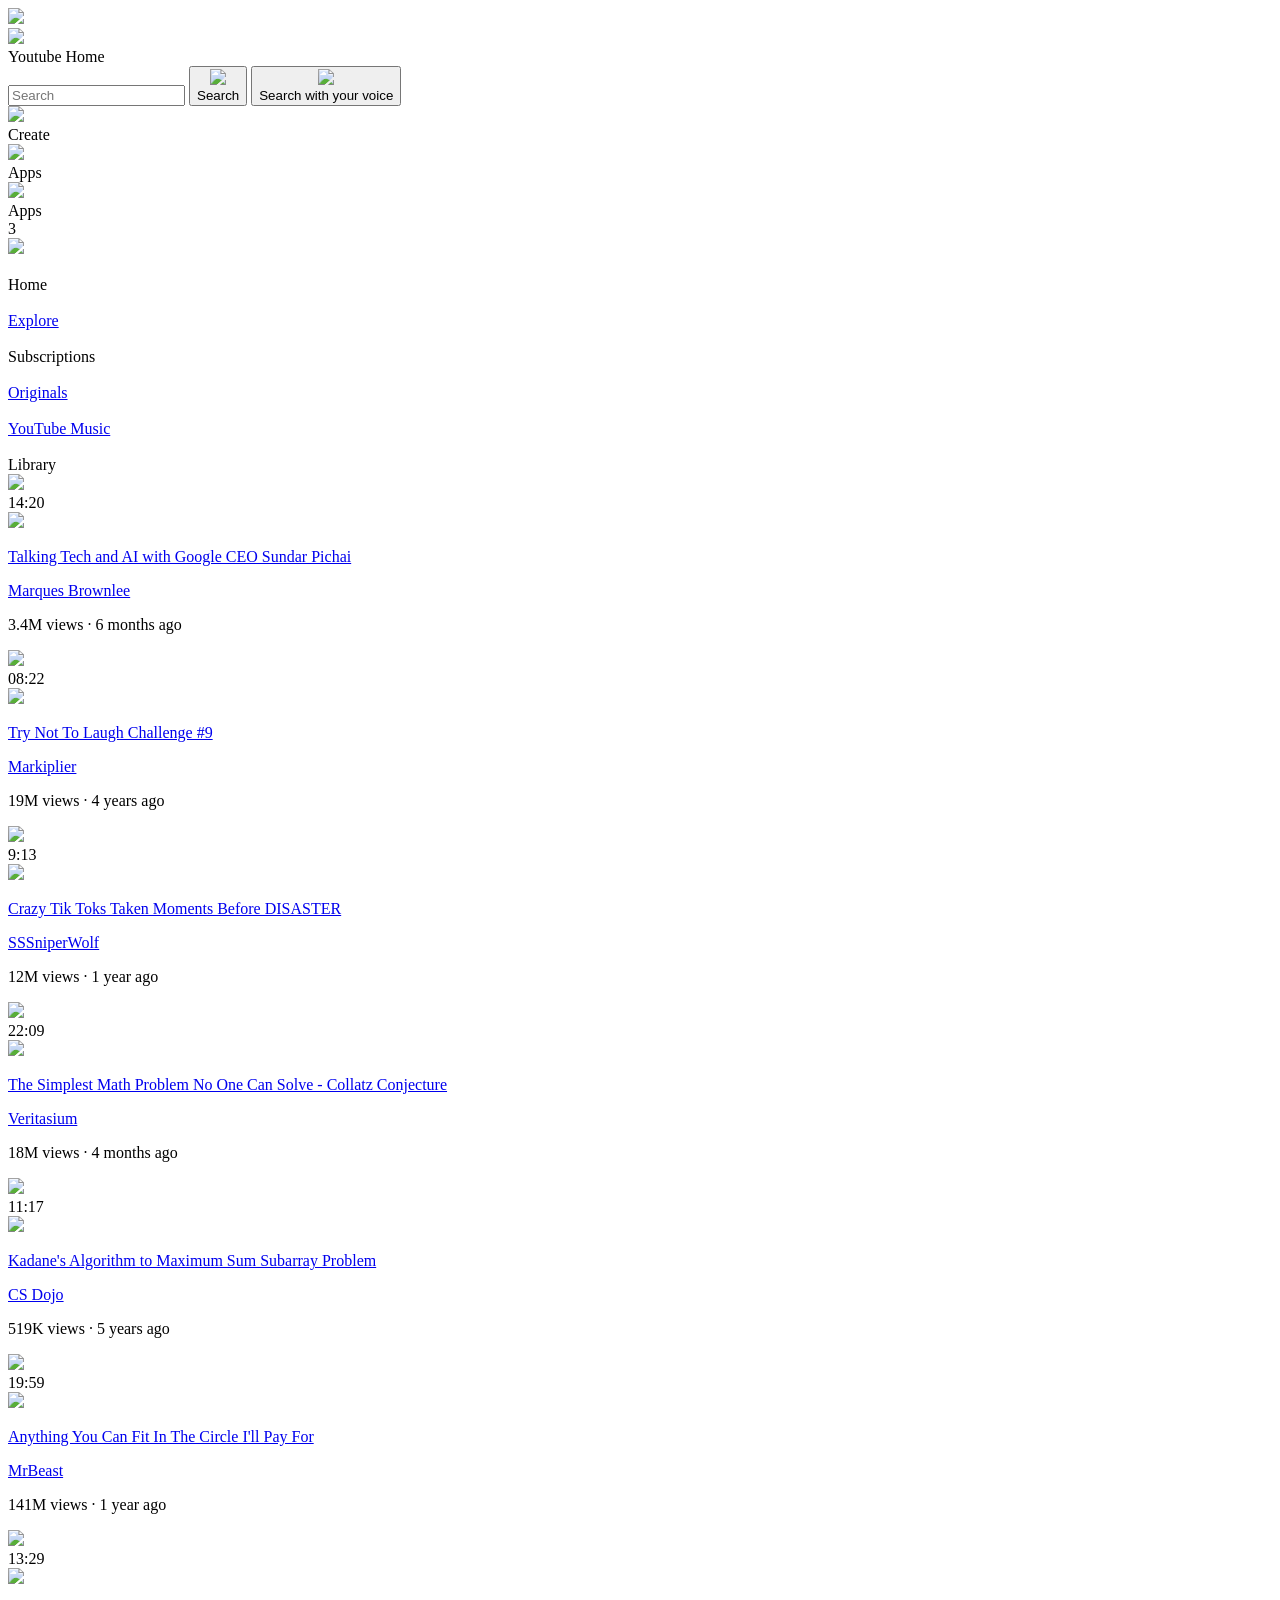
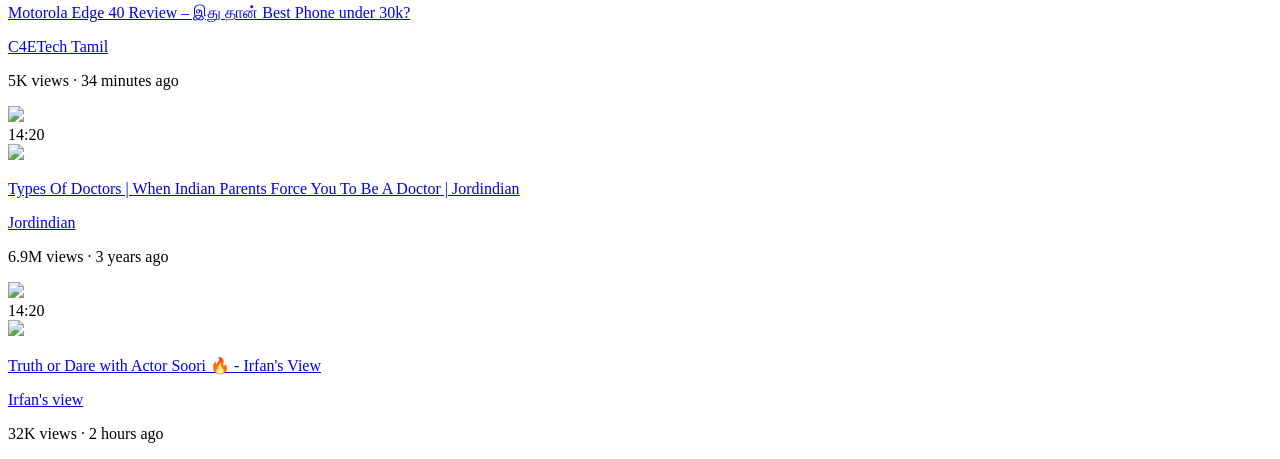
==== index.html @ d8ee887e "Rename youtube/youtube clone.html to index.html" ====
<!DOCTYPE html>
<html>
  <head>
    <title>YouTube</title>
    <link rel="stylesheet" href="styles/general.css">
    <link rel="stylesheet" href="styles/header.css">
    <link rel="stylesheet" href="styles/video.css">
    <link rel="stylesheet" href="styles/sidebar.css">


    <link rel="preconnect" href="https://fonts.googleapis.com">
<link rel="preconnect" href="https://fonts.gstatic.com" crossorigin>
<link href="https://fonts.googleapis.com/css2?family=Roboto:wght@500&display=swap" rel="stylesheet">



  </head>
    <body>

      <div class="header">
        <div class="left-section">
          <img class="hamburger-menu" src="icons/hamburger-menu.svg">
          <div class="youtube-icon-container">
            <div>
              <a href="https://www.youtube.com/"><img class="youtube-logo" src="icons/youtube-logo.svg"></a>
            </div>
            
            <div class="tooltip">Youtube Home</div>
          </div>
          
        </div>

        <div class="middle-section">
          <input class="search-bar" type="search" placeholder="Search">
          <button class="search-button">
            <img class="search-icon" src="icons/search.svg">
            <div class="tooltip">Search</div>
          </button>
          <button class="voice-search-buttton">
            <img class="voice-search-icon" src="icons/voice-search-icon.svg">
            <div class="tooltip">Search with your voice</div>
          </button>
        </div>

        <div class="right-section">
          <div class="upload-icon">
            <img class="upload" src="icons/upload.svg">
          <div class="tooltip">Create</div>
          </div>
          <div class="app-container">
            <img class="youtube-apps" src="icons/youtube-apps.svg">
            <div class="tooltip">Apps</div>
          </div>
          
          <div class="notifications-icon-container">
            <img class="notifications" src="icons/notifications.svg">
            <div class="tooltip">Apps</div>
            <div class="notifications-count">
              3
            </div>
          </div>
          
          <img class="user-profile" src="channel profiles/22a7263 harish.JPG">

        </div>
      </div>




      <div class="sidebar">
        <div>
          <div class="sidebar-link"><img src="icons/home.svg" alt="">
          <div>Home</div>
          </div>
          <div class="sidebar-link"><img src="icons/explore.svg" alt="" >
            <div><a href="https://www.youtube.com/feed/trending">Explore</a></div>
          </div>
          <div class="sidebar-link"><img src="icons/subscriptions.svg" alt="">
            <div>Subscriptions</div>
          </div>
          <div class="sidebar-link"><img src="icons/originals.svg" alt="">
            <div><a href="https://www.youtube.com/@youtubeoriginals">Originals</a></div>
          </div>
          <div class="sidebar-link"><img src="icons/youtube-music.svg" alt="">
            <div><a href="https://music.youtube.com/">YouTube Music</a></div>
          </div>
          <div class="sidebar-link"><img src="icons/library.svg" alt="">
            <div>Library</div>
          </div>
        </div>
      </div>



      
          
      <div class="video-grid">
        <div>
          <div class="thumbnail-row">
            <a href="https://www.youtube.com/watch?v=n2RNcPRtAiY">
              <img class="thumbnail-1" src="pics/1.jpg">
            </a>
            
            <div class="video-time">14:20</div>
          </div>
          
          
          <div class="video-info-grid">
            <div >
              <a href="https://www.youtube.com/@Jordindian">
                <img class="profile-pic" src="channel profiles/profile 1.jpeg">
              </a>
              
            </div>
            <div>
              <a href="https://www.youtube.com/watch?v=n2RNcPRtAiY">
                <p class="video-title" >
                Talking Tech and AI with Google CEO Sundar Pichai
              </p>
              </a>
              
    
              <a class="channel-info" href="https://www.youtube.com/@Jordindian">
                Marques Brownlee
              </a>
              <p class="channel-views">
                3.4M views &middot; 6 months ago
              </p>
              
            </div>
          </div>
          
        </div>



            <div>
              <div class="thumbnail-row">
                <a href="https://www.youtube.com/watch?v=mP0RAo9SKZk">
                  <img class="thumbnail-1" src="pics/thumbnail-2.jpg" >
                </a>
                
                <div class="video-time">08:22</div>
                </div>
              
              <div class="video-info-grid">
                <div>
                  <a href="https://www.youtube.com/c/markiplier">
                    <img class="profile-pic" src="channel profiles/profile 2.jpeg"> 
                  </a>
                  
                </div>
                <div>
                  <a href="https://www.youtube.com/watch?v=mP0RAo9SKZk">
                    <p class="video-title">
                      Try Not To Laugh Challenge #9
                    </p>
                  </a>
                  <a href="https://www.youtube.com/c/markiplier">
                    <p class="channel-info">
                      Markiplier
                    </p>
                  </a>
                  <p class="channel-views">
                    19M views &middot; 4 years ago
                  </p>
                  
                </div>
              </div>
              
            </div>
        



        <div>
          <div class="thumbnail-row">
            <a href="https://www.youtube.com/watch?v=FgjPQQeTh1w">
              <img class="thumbnail-1" src="pics/thumbnail-3.jpg">
            </a>
            
            <div class="video-time">9:13</div>
          </div>
            

          <div class="video-info-grid">
          <div>
            <a href="https://www.youtube.com/user/SSSniperWolf">
              <img class="profile-pic" src="channel profiles/channel-3.jpeg">
            </a>
            
          </div>
          <div><a href="https://www.youtube.com/watch?v=FgjPQQeTh1w">
            <p class="video-title">
              Crazy Tik Toks Taken Moments Before DISASTER
            </p>  </a>
            <a href="https://www.youtube.com/user/SSSniperWolf">
            <p class="channel-info">
              SSSniperWolf
            </p></a>
           <p class="channel-views">
              12M views &middot; 1 year ago
            </p> 
           </div>
          </div>
          </div>



        <div>
          <div class="thumbnail-row">
            <a href="https://www.youtube.com/watch?v=094y1Z2wpJg">
              <img class="thumbnail-1" src="pics/thumbnail-4.jpg" >
            </a>
              
              <div class="video-time">22:09</div>
            </div>
            
            
            <div class="video-info-grid">
              <div>
                <a href="https://www.youtube.com/c/veritasium">
                  <img class="profile-pic" src="channel profiles/channel-4.jpeg">
                </a>
                
              </div>
              <div><a href="https://www.youtube.com/c/veritasium">
                <p class="video-title">
                  The Simplest Math Problem No One Can Solve - Collatz Conjecture
                </p> </a> 
                <a href="https://www.youtube.com/c/veritasium">
                <p class="channel-info">
                  Veritasium
                </p></a>
                <p class="channel-views">
                  18M views &middot; 4 months ago
                </p>
                
              </div>
            </div>
            
          </div>




          <div>
          <div class="thumbnail-row">
            <a href="https://www.youtube.com/watch?v=86CQq3pKSUw">
              <img class="thumbnail-1" src="pics/thumbnail-5.jpg" >
            </a>
              
              <div class="video-time">11:17</div>
            </div>
            
            <div class="video-info-grid">
              <div>
                <a href="https://www.youtube.com/c/CSDojo">
                  <img class="profile-pic" src="channel profiles/channel-5.jpeg">
                </a>
                
              </div>
              <div><a href="https://www.youtube.com/watch?v=86CQq3pKSUw">
                <p class="video-title">
                  Kadane's Algorithm to Maximum Sum Subarray Problem
                </p>  
              </a>
              <a href="https://www.youtube.com/c/CSDojo">
                <p class="channel-info">
                  CS Dojo
                </p></a>
                <p class="channel-views">
                  519K views &middot; 5 years ago
                </p>
                
              </div>
            </div>
            
          </div>
        





        <div>
          <div class="thumbnail-row">
            <div>
              <a href="https://www.youtube.com/watch?v=yXWw0_UfSFg">
                <img class="thumbnail-1" src="pics/thumbnail-6.jpg" >
              </a>
              
              <div class="video-time">19:59</div>
            </div></div>
            
            <div class="video-info-grid">
              <div>
                <a href="https://www.youtube.com/channel/UCX6OQ3DkcsbYNE6H8uQQuVA">
                  <img class="profile-pic" src="channel profiles/channel-6.jpeg">  
                </a>
                
              </div>
              <div><a href="https://www.youtube.com/watch?v=yXWw0_UfSFg"> 
                <p class="video-title">
                  Anything You Can Fit In The Circle I'll Pay For
                </p>
              </a>
                <a href="https://www.youtube.com/channel/UCX6OQ3DkcsbYNE6H8uQQuVA">
                  <p class="channel-info">
                    MrBeast
                  </p>
                </a>
                
                <p class="channel-views">
                  141M views &middot; 1 year ago
                </p>
              </div>
            </div>
          </div>






          <div>
            <div class="thumbnail-row">
              <a href="https://www.youtube.com/watch?v=zgHAUlJJXrA">
                <img class="thumbnail-1" src="pics/thumbnail-7.jpg">
              </a>
              
              <div class="video-time">13:29</div>
            </div>
            
            
            <div class="video-info-grid">
              <div >
                <a href="https://www.youtube.com/@C4ETechTamil">
                  <img class="profile-pic" src="channel profiles/channel-7.jpg">
                </a>
                
              </div>
              <div>
                <a href="https://www.youtube.com/watch?v=zgHAUlJJXrA">
                  <p class="video-title" >
                  Motorola Edge 40 Review &#8211 இது தான் Best Phone under 30k?
                </p>
                </a>
                
      
                <a class="channel-info" href="https://www.youtube.com/@Jordindian">
                  C4ETech Tamil
                </a>
                <p class="channel-views">
                  5K views &middot; 34 minutes ago
                </p>
                
              </div>
            </div>
            
          </div>






          <div>
            <div class="thumbnail-row">
              <a href="https://www.youtube.com/watch?v=y3nCkaVVsk0&pp=ygUTam9yZGluZGlhbiBkb2N0b3JzIA%3D%3D">
                <img class="thumbnail-1" src="pics/thumbnail-8.jpg">
              </a>
              
              <div class="video-time">14:20</div>
            </div>
            
            
            <div class="video-info-grid">
              <div >
                <a href="https://www.youtube.com/@Jordindian">
                  <img class="profile-pic" src="channel profiles/channel-8.jpg">
                </a>
                
              </div>
              <div>
                <a href="https://www.youtube.com/watch?v=y3nCkaVVsk0&pp=ygUTam9yZGluZGlhbiBkb2N0b3JzIA%3D%3D">
                  <p class="video-title" >
                    Types Of Doctors | When Indian Parents Force You To Be A Doctor | Jordindian
                </p>
                </a>
                
      
                <a class="channel-info" href="https://www.youtube.com/@Jordindian">
                  Jordindian
                </a>
                <p class="channel-views">
                   6.9M views &middot; 3 years ago
                </p>
                
              </div>
            </div>
            
          </div>










          <div>
            <div class="thumbnail-row">
              <a href="https://www.youtube.com/watch?v=C5ZETelJftI">
                <img class="thumbnail-1" src="pics/thumbnail-9.jpg">
              </a>
              
              <div class="video-time">14:20</div>
            </div>
            
            
            <div class="video-info-grid">
              <div >
                <a href="https://www.youtube.com/@irfansview1">
                  <img class="profile-pic" src="channel profiles/channel-9.jpg">
                </a>
                
              </div>
              <div>
                <a href="https://www.youtube.com/watch?v=C5ZETelJftI">
                  <p class="video-title" >
                    Truth or Dare with Actor Soori 🔥 - Irfan's View
                </p>
                </a>
                <a class="channel-info" href="https://www.youtube.com/@irfansview1">
                  Irfan's view
                </a>
                <p class="channel-views">
                  32K views &middot; 2 hours ago
                </p>
                
              </div>
            </div>
            
          </div>




      </div>
    </body>
 
</html>
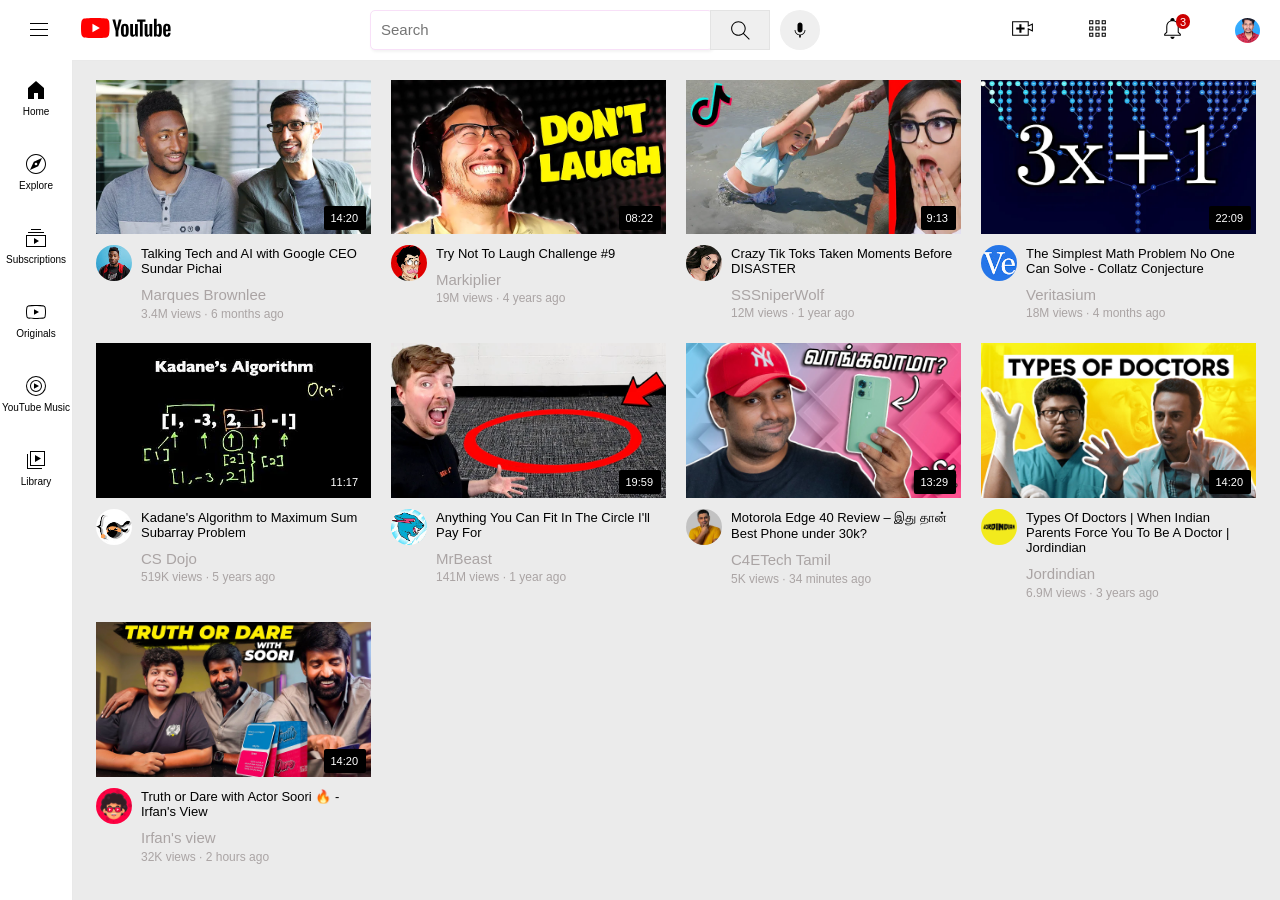
==== commit a015f92c: "Update index.html" ====
--- a/index.html
+++ b/index.html
@@ -21,8 +21,8 @@
         <div class="left-section">
           <img class="hamburger-menu" src="icons/hamburger-menu.svg">
           <div class="youtube-icon-container">
-            <div>
-              <a href="https://www.youtube.com/"><img class="youtube-logo" src="icons/youtube-logo.svg"></a>
+            <div  href="https://www.youtube.com/">
+              <a><img class="youtube-logo" src="icons/youtube-logo.svg"></a>
             </div>
             
             <div class="tooltip">Youtube Home</div>
--- a/styles/general.css
+++ b/styles/general.css
@@ -0,0 +1,15 @@
+p{
+  font-family: 'Roboto', sans-serif;
+}
+body{
+  margin: 0px;
+  padding-top: 80px;
+  padding-bottom: 10px;
+  padding-left: 96px;
+  padding-right: 24px;
+  background-color:rgb(235, 235, 235)
+}
+a{
+  text-decoration: none;
+  color: black;
+}
--- a/styles/header.css
+++ b/styles/header.css
@@ -0,0 +1,205 @@
+.header{
+  height: 60px;
+  display: flex;
+  flex-direction: row;
+  justify-content: space-between;
+  background-color: white;
+  position:fixed;
+  top: 0;
+  right: 0;
+  left: 0;
+  bottom: 60px;
+  border-bottom-width: 1px;
+  border-bottom-color: rgb(233, 233, 233);
+  border-bottom-style: solid;
+  z-index: 100;  
+}
+
+.left-section{
+  width: 200px;
+  display: flex;
+  align-items: center;
+}
+.youtube-icon-container{
+  position: relative;
+}
+.middle-section{
+  width: 450px;
+  display: flex;
+  align-items: center;
+  min-width: 20px;
+}
+
+.hamburger-menu{
+  height: 24px;
+  margin-left: 27px;
+}
+.youtube-logo{
+  height: 20px;
+  margin-left: 30px;
+}
+.search-button{
+  height: 40px;
+  width: 60px;
+  margin-left: -3px;
+  background-color: grey(240,240,240);
+  border-width: 1px;
+  border-style: solid;
+  border-color: rgba(0, 0, 0, 0.05);
+  position: relative;
+}
+.search-button .tooltip,
+.upload-icon .tooltip,
+.app-container .tooltip,
+.notifications-icon-container .tooltip
+{
+  position: absolute;
+  background-color: grey;
+  color: white;
+  padding-left: 4px;
+  padding-right: 4px;
+  padding-top: 8px;
+  padding-bottom: 8px;
+  border-radius: 2px;
+  font-size: 12px;
+  bottom: -41px;
+  opacity: 0;
+  transition: opacity 0.15s;
+  pointer-events: none;
+  
+}
+.search-button:hover .tooltip,
+.upload-icon:hover .tooltip,
+.app-container:hover .tooltip,
+.notifications-icon-container:hover .tooltip
+{
+  opacity: 1;
+}
+
+.youtube-icon-container .tooltip{position: absolute;
+  background-color: grey;
+  color: white;
+  padding-left: 4px;
+  padding-right: 4px;
+  padding-top: 8px;
+  padding-bottom: 8px;
+  border-radius: 2px;
+  font-size: 12px;
+  margin-left: 30px;
+  bottom: -41px;
+  opacity: 0;
+  transition: opacity 0.15s;
+  pointer-events: none;
+
+}
+.youtube-icon-container:hover .tooltip{
+  opacity: 1;
+}
+
+.voice-search-buttton{
+  height: 40px;
+  width: 40px;
+  border-radius: 20px;
+  border: none;
+  border-color: grey(248,248,248);
+  margin-left: 10px;
+  position: relative;
+  
+}
+.voice-search-buttton .tooltip{
+  position: absolute;
+  background-color: grey;
+  text-align: center;
+  color: white;
+  width: 140px;
+  left: -60px;
+  padding-left: 4px;
+  padding-right: 4px;
+  padding-top: 8px;
+  padding-bottom: 8px;
+  border-radius: 2px;
+  font-size: 13px;
+  bottom: -41px;
+  opacity: 0;
+  transition: opacity 0.15s;
+  pointer-events: none;
+}
+.voice-search-buttton:hover .tooltip{
+  opacity: 1;
+}
+
+.voice-search-icon{
+  height: 20px;
+  margin-top: 3px; 
+}
+.search-bar{
+  flex: 1;
+  height: 40px;
+  border-style: solid;
+  padding-left: 10px;
+  font-size: 16px;
+  border-radius: 5px;
+  box-shadow: 1px 2px 3px rgba(0, 0, 0, 0.05);
+  border-width: 1px;
+  border-color: rgba(248,224,248);
+  min-width: 20px;
+}
+
+.search-bar::placeholder{
+  font-family: 'Roboto', sans-serif;
+  font-size: 15px;
+}
+.search-icon{
+  height: 25px;
+  margin-top: 4px;
+}
+
+.right-section{
+  width: 250px;
+  display: flex;
+  align-items: center;
+  justify-content: space-between;
+  margin-right: 20px;
+  flex-shrink: 0;
+  margin-left: 20px;
+  
+}
+.upload{
+  height: 25px;
+
+}
+.youtube-apps{
+  height: 25px;
+}
+.app-container{
+  position: relative;
+}
+.notifications{
+  height: 25px;
+}
+.user-profile{
+  height: 25px;
+  width: 25px;
+  object-fit: cover;
+  border-radius: 12.5px;
+}
+.notifications-icon-container{
+  position: relative;
+}
+.notifications-count{
+  position: absolute;
+  background-color: #cc0000;
+  color: white;
+  font-family: 'Roboto', sans-serif;
+  font-size: 11px;
+  padding-left: 4px;
+  padding-right: 4px;
+  padding-top: 1.5px;
+  padding-bottom: 1.5px;
+  border-radius: 10px;
+  top: -1.5px;
+  right: -5px;
+}
+.upload-icon{
+  position: relative;
+}
--- a/styles/video.css
+++ b/styles/video.css
@@ -0,0 +1,79 @@
+.video-grid{
+  display: grid;
+  grid-template-columns: 1fr 1fr 1fr;
+  column-gap: 20px;
+  row-gap: 10px;
+  font-family: 'Roboto', sans-serif;
+}
+@media (max-width: 840px){
+  .video-grid{
+    grid-template-columns: 1fr 1fr;
+  }
+}
+@media (min-width: 841px) and (max-width: 1000px){
+  .video-grid{
+    grid-template-columns: 1fr 1fr 1fr;
+  }
+}
+@media (min-width: 1201px){
+  .video-grid{
+    grid-template-columns: 1fr 1fr 1fr 1fr;
+  }
+}
+
+
+.thumbnail-1{
+  width: 100%;
+  
+}
+.video-info-grid{
+  display: grid;
+  grid-template-columns: 40px 1fr;
+}
+.profile-pic{
+  width: 36px;
+  border-radius: 100px;
+  margin-top: 7px;
+}
+
+.video-title{
+  font-size: 13px;
+  margin-top: 8px;
+  margin-bottom: 10px;
+  font-weight: 475px;
+  margin-left: 5px;
+}
+.video-title:active{
+  text-decoration: none;
+}
+.channel-info{
+  color: rgb(170, 164, 164);
+  margin-top: 0px;
+  margin-left: 5px;
+  font-size: 15px;
+  margin-bottom: 0px;
+}
+.channel-views{
+  color: rgb(170, 164, 164);
+  margin-top: 3px;
+  margin-left: 5px;
+  font-size: 12px;
+}
+.thumbnail-row{
+  position: relative;
+}
+.video-time{
+  position: absolute;
+  background-color: black;
+  color: white;
+  font-family: 'Roboto', sans-serif;
+  font-weight: 400px;
+  font-size: 11px;
+  bottom: 8px;
+  right: 5px;
+  padding-left: 6px;
+  padding-right:8px;
+  padding-top: 6px;
+  padding-bottom: 6px;
+  border-radius: 2px;
+}
--- a/styles/sidebar.css
+++ b/styles/sidebar.css
@@ -0,0 +1,32 @@
+.sidebar{
+  position: fixed;
+  background-color: white;
+  top: 60px;
+  bottom: 0;
+  left: 0;
+  width: 72px;
+  border-right-width: 1px;
+  border-right-color: rgb(233, 233, 233);
+  border-right-style: solid;
+  z-index: 200;
+}
+.sidebar-link{
+  display: flex;
+  justify-content: center;
+  align-items: center;
+  height: 74px;
+  flex-direction: column;
+  cursor: pointer;
+}
+.sidebar-link:hover{
+  background-color: rgb(235, 235, 235);
+}
+.sidebar-link img{
+  height: 24px;
+  margin-bottom: 4px;
+}
+.sidebar-link div{
+  font-family: 'Roboto', sans-serif;
+  font-size: 10px;
+  
+}
